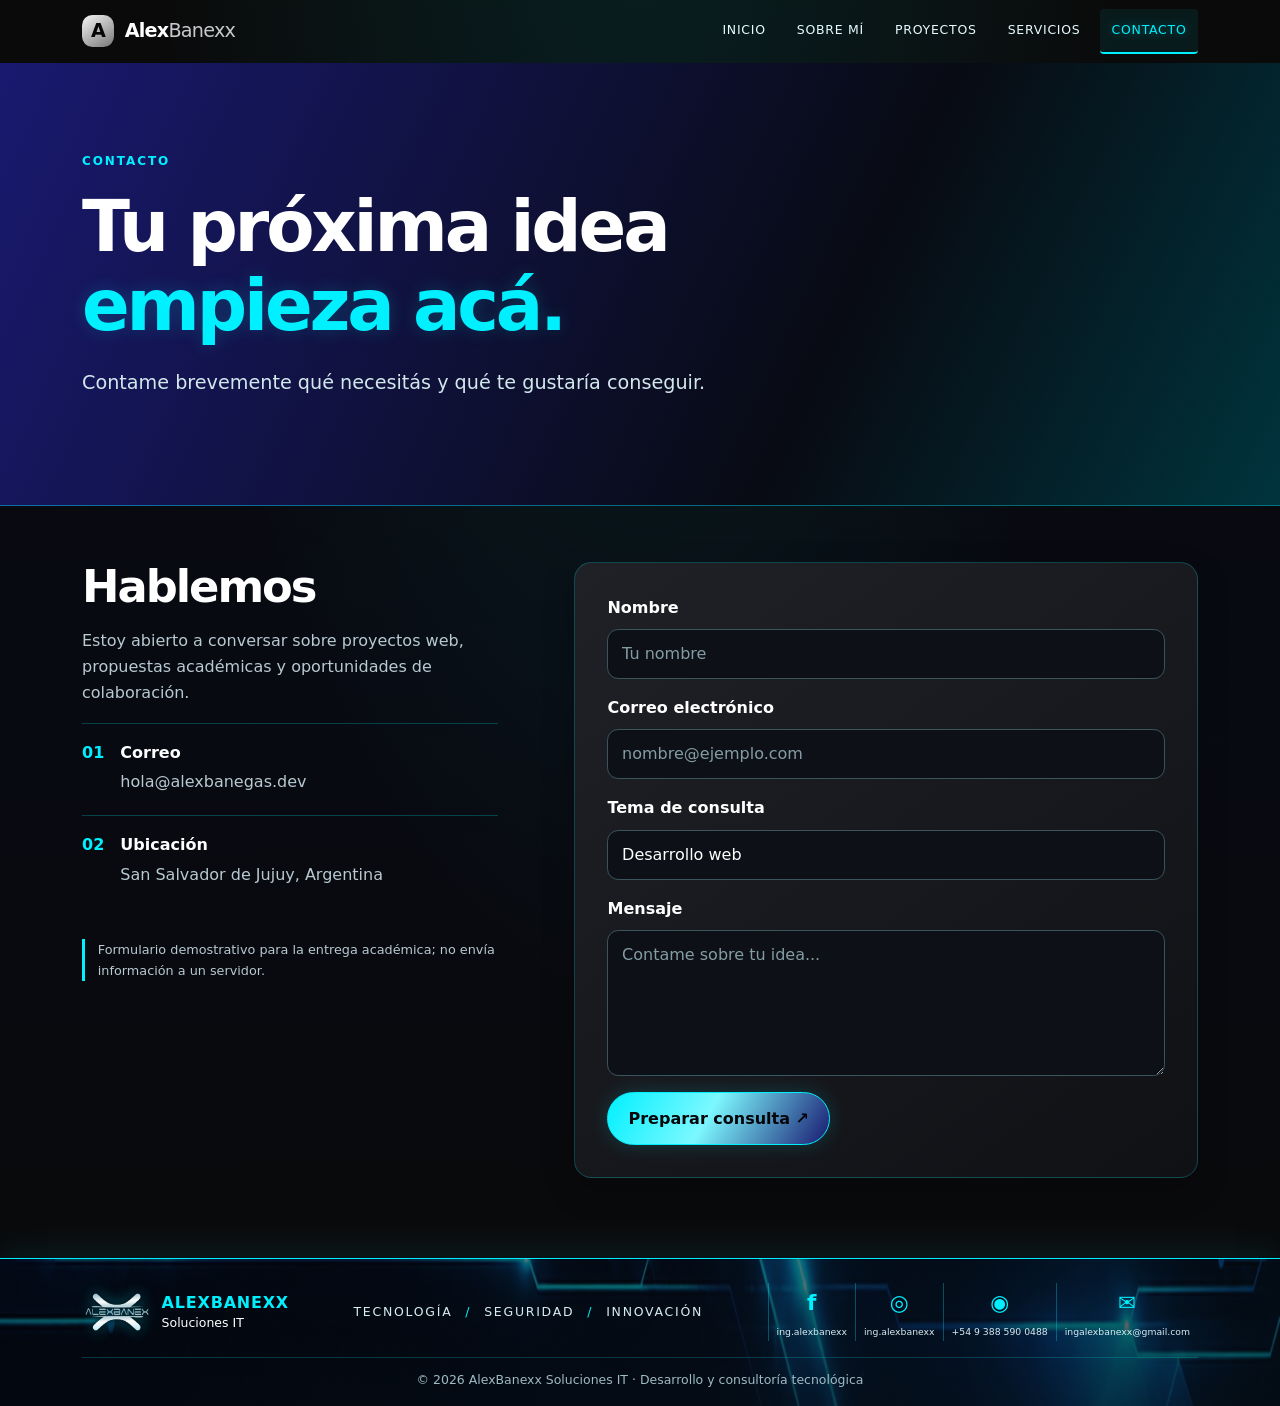
==== pages/contacto.html @ a8747f6a "Preparacion y revision de archivos para generar ramas de modificaciones" ====
<!doctype html>
<html lang="es">
  <head>
    <meta charset="utf-8" />
    <meta name="viewport" content="width=device-width, initial-scale=1" />
    <meta
      name="description"
      content="AlexBanexx Soluciones IT: desarrollo fullstack, datos, inteligencia artificial, infraestructura y ciberseguridad."
    />
    <title>Contacto | AlexBanexx Soluciones IT</title>
    <link
      href="https://cdn.jsdelivr.net/npm/bootstrap@5.3.3/dist/css/bootstrap.min.css"
      rel="stylesheet"
    />
    <link rel="stylesheet" href="../css/styles.css" />
  </head>
  <body>
    <a class="skip-link" href="#contenido">Saltar al contenido</a>
    <nav
      class="navbar navbar-expand-lg navbar-dark site-navbar sticky-top"
      aria-label="Navegación principal"
    >
      <div class="container">
        <a class="navbar-brand brand-mark" href="../index.html"
          ><span class="brand-dot">A</span> Alex<span class="brand-light"
            >Banexx</span
          ></a
        >
        <button
          class="navbar-toggler"
          type="button"
          data-bs-toggle="collapse"
          data-bs-target="#mainNav"
          aria-controls="mainNav"
          aria-expanded="false"
          aria-label="Abrir menú de navegación"
        >
          <span class="navbar-toggler-icon"></span>
        </button>
        <div class="collapse navbar-collapse" id="mainNav">
          <ul class="navbar-nav ms-auto align-items-lg-center gap-lg-2">
            <li class="nav-item">
              <a class="nav-link" href="../index.html">Inicio</a>
            </li>
            <li class="nav-item">
              <a class="nav-link" href="sobre-mi.html">Sobre mí</a>
            </li>
            <li class="nav-item">
              <a class="nav-link" href="proyectos.html">Proyectos</a>
            </li>
            <li class="nav-item">
              <a class="nav-link" href="servicios.html">Servicios</a>
            </li>
            <li class="nav-item">
              <a
                class="nav-link active"
                href="contacto.html"
                aria-current="page"
                >Contacto</a
              >
            </li>
          </ul>
        </div>
      </div>
    </nav>
    <main id="contenido">
      <header class="page-hero">
        <div class="container">
          <p class="eyebrow">CONTACTO</p>
          <h1>Tu próxima idea<br /><span>empieza acá.</span></h1>
          <p class="page-lead">
            Contame brevemente qué necesitás y qué te gustaría conseguir.
          </p>
        </div>
      </header>
      <div class="container page-content">
        <section class="contact-layout">
          <div class="contact-info">
            <h2>Hablemos</h2>
            <p>
              Estoy abierto a conversar sobre proyectos web, propuestas
              académicas y oportunidades de colaboración.
            </p>
            <div class="contact-detail">
              <span>01</span>
              <div>
                <strong>Correo</strong>
                <p>hola@alexbanegas.dev</p>
              </div>
            </div>
            <div class="contact-detail">
              <span>02</span>
              <div>
                <strong>Ubicación</strong>
                <p>San Salvador de Jujuy, Argentina</p>
              </div>
            </div>
            <p class="small-note">
              Formulario demostrativo para la entrega académica; no envía
              información a un servidor.
            </p>
          </div>
          <form class="contact-form" action="#" method="get">
            <div class="mb-3">
              <label class="form-label" for="nombre">Nombre</label
              ><input
                class="form-control"
                type="text"
                id="nombre"
                name="nombre"
                placeholder="Tu nombre"
                required
              />
            </div>
            <div class="mb-3">
              <label class="form-label" for="email">Correo electrónico</label
              ><input
                class="form-control"
                type="email"
                id="email"
                name="email"
                placeholder="nombre@ejemplo.com"
                required
              />
            </div>
            <div class="mb-3">
              <label class="form-label" for="tema">Tema de consulta</label
              ><select class="form-select" id="tema" name="tema">
                <option>Desarrollo web</option>
                <option>Diseño responsive</option>
                <option>Integración de componentes</option>
                <option>Otro</option>
              </select>
            </div>
            <div class="mb-3">
              <label class="form-label" for="mensaje">Mensaje</label
              ><textarea
                class="form-control"
                id="mensaje"
                name="mensaje"
                rows="5"
                placeholder="Contame sobre tu idea..."
                required
              ></textarea>
            </div>
            <button class="btn btn-accent" type="submit">
              Preparar consulta ↗
            </button>
          </form>
        </section>
      </div>
    </main>
    <footer class="site-footer">
      <div class="footer-circuit" aria-hidden="true"></div>
      <div class="container footer-inner">
        <a class="footer-lockup" href="../index.html"
          ><img src="../images/logo-alexbanexx.png" alt="" /><span
            ><strong>AlexBanexx</strong><small>Soluciones IT</small></span
          ></a
        >
        <p class="footer-motto">
          TECNOLOGÍA <i>/</i> SEGURIDAD <i>/</i> INNOVACIÓN
        </p>
        <div class="footer-social" aria-label="Redes sociales y contacto">
          <a
            href="https://www.facebook.com/ing.alexbanexx"
            target="_blank"
            rel="noopener noreferrer"
            aria-label="Facebook"
            >f <small>ing.alexbanexx</small></a
          >
          <a
            href="https://www.instagram.com/ing.alexbanexx/"
            target="_blank"
            rel="noopener noreferrer"
            aria-label="Instagram"
            >◎ <small>ing.alexbanexx</small></a
          >
          <a
            href="https://wa.me/5493885900488"
            target="_blank"
            rel="noopener noreferrer"
            aria-label="WhatsApp"
            >◉ <small>+54 9 388 590 0488</small></a
          >
          <a
            href="mailto:ingalexbanexx@gmail.com"
            aria-label="Correo electrónico"
            >✉ <small>ingalexbanexx@gmail.com</small></a
          >
        </div>
        <p class="footer-copy">
          © 2026 AlexBanexx Soluciones IT · Desarrollo y consultoría tecnológica
        </p>
      </div>
    </footer>
    <script src="https://cdn.jsdelivr.net/npm/bootstrap@5.3.3/dist/js/bootstrap.bundle.min.js"></script>
  </body>
</html>
---- css/styles.css ----
/* Pre-entrega Bootstrap + estados interactivos Bootstrap se usa para navbar y componentes; la grilla editorial se conserva en CSS propio. */
:root {
  --ink: #171717;
  --navy: #050505;
  --slate: #292929;
  --accent: #c7c9cc;
  --paper: #f1f1f1;
  --muted: #626262;
  --line: #d2d2d2;
  --white: #fff;
  --radius: 1.25rem;
}
* {
  box-sizing: border-box;
}
html {
  scroll-behavior: smooth;
}
body {
  margin: 0;
  background: var(--paper);
  color: var(--ink);
  font-family:
    Inter,
    system-ui,
    -apple-system,
    "Segoe UI",
    sans-serif;
  line-height: 1.65;
}
a {
  color: inherit;
  text-decoration: none;
  transition:
    color 0.22s ease,
    background-color 0.22s ease,
    border-color 0.22s ease,
    transform 0.22s ease,
    box-shadow 0.22s ease;
}
button,
.btn,
.nav-link,
.project-card,
.feature-card,
.service-card {
  transition:
    color 0.22s ease,
    background-color 0.22s ease,
    border-color 0.22s ease,
    transform 0.22s ease,
    box-shadow 0.22s ease;
}
a:focus-visible,
button:focus-visible,
.btn:focus-visible,
input:focus-visible,
textarea:focus-visible,
select:focus-visible {
  outline: 3px solid var(--accent) !important;
  outline-offset: 4px;
  box-shadow: 0 0 0 0.2rem rgba(190, 192, 195, 0.35) !important;
}
.skip-link {
  position: absolute;
  top: -60px;
  left: 1rem;
  z-index: 2000;
  padding: 0.65rem 1rem;
  background: var(--white);
  color: var(--navy);
  border-radius: 0.5rem;
}
.skip-link:focus {
  top: 1rem;
}
.site-navbar {
  background: var(--navy);
  padding: 0.8rem 0;
  box-shadow: 0 8px 24px rgba(8, 32, 50, 0.12);
}
.brand-mark {
  font-weight: 800;
  letter-spacing: -0.04em;
  color: #fff !important;
  font-size: 1.2rem;
}
.brand-dot {
  display: inline-grid;
  place-items: center;
  width: 2rem;
  height: 2rem;
  margin-right: 0.3rem;
  background: var(--accent);
  border-radius: 0.65rem;
  color: white;
  font-weight: 900;
}
.brand-light {
  font-weight: 400;
  color: #aebdc8;
}
.site-navbar .nav-link {
  color: #d5dee4;
  padding: 0.55rem 0.85rem !important;
  border-radius: 999px;
  font-size: 0.94rem;
}
.site-navbar .nav-link:hover {
  color: #fff;
  background: rgba(255, 255, 255, 0.1);
  transform: translateY(-1px);
}
.site-navbar .nav-link:active {
  background: var(--accent);
  color: #fff;
  transform: scale(0.97);
}
.site-navbar .nav-link.active {
  color: #fff;
  background: rgba(255, 255, 255, 0.13);
}
.navbar-toggler {
  border-color: rgba(255, 255, 255, 0.45);
}
.hero-grid {
  display: grid;
  grid-template-columns: minmax(0, 1.05fr) minmax(280px, 0.95fr);
  gap: clamp(2rem, 6vw, 6rem);
  align-items: center;
  max-width: 1200px;
  margin: auto;
  padding: clamp(3rem, 7vw, 7rem) 1.5rem 5rem;
}
.eyebrow {
  color: var(--accent);
  font-size: 0.75rem;
  letter-spacing: 0.16em;
  font-weight: 800;
  margin: 0 0 1rem;
}
h1,
h2,
h3 {
  font-weight: 750;
  letter-spacing: -0.045em;
  line-height: 1.12;
  color: var(--navy);
}
h1 {
  font-size: clamp(2.7rem, 5.5vw, 5.2rem);
  margin: 0 0 1.35rem;
}
h1 span {
  color: var(--accent);
}
.hero-lead,
.page-lead {
  font-size: clamp(1.05rem, 1.5vw, 1.25rem);
  color: #53616b;
  max-width: 39rem;
}
.hero-actions {
  display: flex;
  align-items: center;
  gap: 1.5rem;
  flex-wrap: wrap;
  margin: 2rem 0 3rem;
}
.btn {
  border-radius: 999px;
  padding: 0.85rem 1.25rem;
  font-weight: 700;
}
.btn-accent {
  background: var(--accent);
  border: 1px solid var(--accent);
  color: #fff;
}
.btn-accent:hover {
  background: var(--navy);
  border-color: var(--navy);
  color: #fff;
  transform: translateY(-2px);
  box-shadow: 0 10px 22px rgba(8, 32, 50, 0.18);
}
.btn-accent:active {
  transform: translateY(1px) scale(0.98);
  background: #d93d35 !important;
  color: #fff !important;
}
.text-link {
  font-weight: 750;
  border-bottom: 1px solid rgba(23, 37, 47, 0.35);
  padding-bottom: 0.2rem;
}
.text-link:hover {
  color: var(--accent);
  border-color: var(--accent);
}
.text-link:active {
  color: var(--navy);
  transform: scale(0.98);
}
.hero-stats {
  display: flex;
  gap: clamp(1rem, 3vw, 2.4rem);
  border-top: 1px solid var(--line);
  padding-top: 1.3rem;
}
.hero-stats div {
  display: flex;
  gap: 0.65rem;
  align-items: flex-start;
}
.hero-stats strong {
  font-size: 1.1rem;
  color: var(--accent);
}
.hero-stats span {
  font-size: 0.76rem;
  line-height: 1.4;
  color: var(--muted);
}
.hero-art {
  position: relative;
}
.hero-art img {
  width: 100%;
  filter: drop-shadow(0 25px 35px rgba(8, 32, 50, 0.12));
}
.floating-note {
  position: absolute;
  bottom: 8%;
  left: -4%;
  background: white;
  border: 1px solid var(--line);
  border-radius: 1rem;
  padding: 0.8rem 1rem;
  box-shadow: 0 12px 30px rgba(8, 32, 50, 0.1);
  font-size: 0.85rem;
  font-weight: 750;
}
.note-dot {
  display: inline-block;
  width: 0.6rem;
  height: 0.6rem;
  border-radius: 50%;
  background: #a1be02;
  margin-right: 0.5rem;
}
.section-wrap {
  max-width: 1200px;
  margin: 0 auto;
  padding: 4rem 1.5rem;
}
.intro-section {
  border-top: 1px solid var(--line);
}
.section-heading {
  max-width: 690px;
  margin-bottom: 2.4rem;
}
.section-heading h2,
.cta-band h2 {
  font-size: clamp(2rem, 4vw, 3.3rem);
  margin-bottom: 1rem;
}
.section-heading > p:last-child {
  color: var(--muted);
  max-width: 38rem;
}
.feature-grid {
  display: grid;
  grid-template-columns: repeat(3, minmax(0, 1fr));
  gap: 1rem;
}
.feature-card,
.service-card {
  background: #fff;
  border: 1px solid var(--line);
  border-radius: var(--radius);
  padding: 1.6rem;
}
.feature-card:hover,
.service-card:hover {
  transform: translateY(-5px);
  box-shadow: 0 16px 32px rgba(8, 32, 50, 0.09);
  border-color: rgba(252, 79, 70, 0.45);
}
.feature-card:active,
.service-card:active,
.project-card:active {
  transform: scale(0.99);
}
.feature-number {
  font-size: 0.8rem;
  color: var(--accent);
  font-weight: 800;
}
.feature-card h3 {
  font-size: 1.35rem;
  margin: 1.5rem 0 0.7rem;
}
.feature-card p,
.service-card p,
.project-card p {
  color: var(--muted);
  margin-bottom: 0;
}
.gallery-section {
  padding-top: 3rem;
}
.section-heading-row {
  display: flex;
  align-items: end;
  justify-content: space-between;
  gap: 2rem;
  max-width: none;
}
.portfolio-carousel {
  overflow: hidden;
  border-radius: var(--radius);
  background: var(--navy);
  box-shadow: 0 18px 40px rgba(8, 32, 50, 0.13);
}
.carousel-art {
  height: clamp(320px, 48vw, 570px);
  object-fit: cover;
  opacity: 0.72;
}
.carousel-caption {
  left: 8%;
  right: 8%;
  bottom: 12%;
  text-align: left;
  max-width: 600px;
}
.carousel-caption span {
  font-size: 0.72rem;
  letter-spacing: 0.16em;
  font-weight: 800;
  color: #ffaaa4;
}
.carousel-caption h3 {
  font-size: clamp(1.8rem, 4vw, 3.6rem);
  color: #fff;
  margin: 0.7rem 0;
}
.carousel-caption p {
  font-size: 1.05rem;
  color: #f0f3f5;
}
.carousel-indicators [data-bs-target] {
  width: 2rem;
  height: 0.25rem;
  border: 0;
  border-radius: 2rem;
}
.cta-band {
  display: flex;
  justify-content: space-between;
  align-items: center;
  gap: 2rem;
  margin-top: 2rem;
  margin-bottom: 4rem;
  background: var(--navy);
  border-radius: var(--radius);
  color: #fff;
}
.cta-band h2 {
  color: #fff;
  max-width: 700px;
  margin-bottom: 0;
}
.cta-band .eyebrow {
  color: #ffaaa4;
}
.btn-light-outline {
  border: 1px solid rgba(255, 255, 255, 0.65);
  color: #fff;
  white-space: nowrap;
}
.btn-light-outline:hover {
  background: #fff;
  color: var(--navy);
  transform: translateY(-2px);
}
.btn-light-outline:active {
  transform: scale(0.97);
}
.site-footer {
  background: #061925;
  color: #b9c5cc;
  padding: 1.7rem 0;
}
.footer-inner {
  display: flex;
  align-items: center;
  justify-content: space-between;
  gap: 1rem;
  flex-wrap: wrap;
}
.footer-inner p {
  font-size: 0.78rem;
  margin: 0;
}
.footer-brand {
  font-weight: 800;
  color: #fff;
}
.footer-brand span {
  font-weight: 400;
  color: #9aabb5;
}
.page-hero {
  background: var(--navy);
  padding: clamp(3rem, 7vw, 6rem) 0;
  color: #fff;
}
.page-hero h1 {
  color: #fff;
  font-size: clamp(2.6rem, 5.5vw, 4.7rem);
}
.page-hero .page-lead {
  color: #c4d0d7;
  max-width: 650px;
}
.page-content {
  padding-top: 3.5rem;
  padding-bottom: 5rem;
}
.about-layout {
  display: grid;
  grid-template-columns: minmax(0, 0.9fr) minmax(0, 1.1fr);
  gap: clamp(2rem, 6vw, 5rem);
  align-items: center;
}
.about-visual {
  background: #e5e9eb;
  border-radius: var(--radius);
  padding: 1rem;
}
.about-visual img {
  width: 100%;
}
.about-layout h2,
.contact-layout h2,
.process-panel h2 {
  font-size: clamp(2rem, 3.5vw, 3rem);
  margin-bottom: 1rem;
}
.about-layout p {
  color: var(--muted);
}
.check-list {
  padding-left: 1.2rem;
  margin: 1.5rem 0 2rem;
}
.check-list li {
  margin: 0.65rem 0;
  padding-left: 0.3rem;
}
.check-list li::marker {
  color: var(--accent);
}
.projects-grid {
  display: grid;
  grid-template-columns: repeat(3, minmax(0, 1fr));
  gap: 1.2rem;
}
.project-card {
  background: #fff;
  border: 1px solid var(--line);
  border-radius: var(--radius);
  overflow: hidden;
}
.project-card:hover {
  transform: translateY(-6px);
  box-shadow: 0 18px 34px rgba(8, 32, 50, 0.12);
  border-color: rgba(252, 79, 70, 0.5);
}
.project-card > img {
  display: block;
  width: 100%;
  aspect-ratio: 1.45;
  object-fit: cover;
  background: #dfe5e8;
}
.project-card-body {
  padding: 1.35rem;
}
.project-tag {
  font-size: 0.7rem;
  text-transform: uppercase;
  letter-spacing: 0.12em;
  color: var(--accent);
  font-weight: 800;
}
.project-card h2 {
  font-size: 1.4rem;
  margin: 0.7rem 0;
}
.project-card p {
  margin-bottom: 1.2rem;
}
.btn-outline-accent {
  border: 1px solid var(--accent);
  color: var(--accent);
  padding: 0.65rem 1rem;
}
.btn-outline-accent:hover {
  background: var(--accent);
  color: white;
  transform: translateY(-2px);
}
.btn-outline-accent:active {
  transform: scale(0.97);
  background: var(--navy) !important;
}
.custom-modal {
  border: 0;
  border-radius: 1rem;
  overflow: hidden;
}
.custom-modal .modal-header,
.custom-modal .modal-footer {
  border-color: var(--line);
}
.custom-modal .modal-title {
  color: var(--navy);
  font-weight: 800;
}
.services-grid {
  display: grid;
  grid-template-columns: repeat(3, minmax(0, 1fr));
  gap: 1.2rem;
}
.service-icon {
  display: grid;
  place-items: center;
  width: 3.3rem;
  height: 3.3rem;
  border-radius: 1rem;
  background: #fff0ef;
  color: var(--accent);
  font-size: 1.6rem;
  font-weight: 800;
}
.service-card h2 {
  font-size: 1.5rem;
  margin: 1.4rem 0 0.8rem;
}
.service-card p {
  margin-bottom: 1.4rem;
}
.process-panel {
  margin-top: 3rem;
  padding: clamp(1.5rem, 4vw, 3rem);
  background: #e6eaec;
  border-radius: var(--radius);
}
.process-grid {
  display: grid;
  grid-template-columns: repeat(4, minmax(0, 1fr));
  gap: 1rem;
  margin-top: 2rem;
}
.process-grid > div {
  border-top: 2px solid var(--accent);
  padding-top: 1rem;
}
.process-grid strong {
  color: var(--accent);
}
.process-grid h3 {
  font-size: 1.2rem;
  margin: 0.7rem 0;
}
.process-grid p {
  font-size: 0.9rem;
  color: var(--muted);
}
.contact-layout {
  display: grid;
  grid-template-columns: 0.8fr 1.2fr;
  gap: clamp(2rem, 6vw, 5rem);
  align-items: start;
}
.contact-info > p {
  color: var(--muted);
}
.contact-detail {
  display: flex;
  gap: 1rem;
  align-items: flex-start;
  border-top: 1px solid var(--line);
  padding: 1rem 0;
}
.contact-detail > span {
  color: var(--accent);
  font-weight: 800;
}
.contact-detail strong {
  color: var(--navy);
}
.contact-detail p {
  margin: 0.2rem 0;
  color: var(--muted);
}
.small-note {
  font-size: 0.8rem;
  border-left: 3px solid var(--accent);
  padding-left: 0.8rem;
  margin-top: 2rem;
}
.contact-form {
  padding: clamp(1.2rem, 3vw, 2rem);
  background: #fff;
  border: 1px solid var(--line);
  border-radius: var(--radius);
}
.form-label {
  font-weight: 750;
  color: var(--navy);
}
.form-control,
.form-select {
  border-color: #cbd3d8;
  border-radius: 0.7rem;
  padding: 0.75rem 0.85rem;
  background-color: #fbfcfc;
}
.form-control:focus,
.form-select:focus {
  border-color: var(--accent);
}
@media (max-width: 900px) {
  .hero-grid {
    grid-template-columns: 1fr;
    gap: 2rem;
  }
  .hero-art {
    max-width: 650px;
    margin: 0 auto;
  }
  .hero-copy {
    max-width: 760px;
  }
  .projects-grid,
  .services-grid {
    grid-template-columns: repeat(2, minmax(0, 1fr));
  }
  .projects-grid .project-card:last-child {
    grid-column: span 2;
  }
  .about-layout,
  .contact-layout {
    grid-template-columns: 1fr;
  }
  .about-visual {
    max-width: 600px;
  }
  .process-grid {
    grid-template-columns: repeat(2, minmax(0, 1fr));
  }
}
@media (max-width: 600px) {
  .hero-grid {
    padding-top: 3rem;
    padding-bottom: 3rem;
  }
  .hero-stats {
    gap: 0.8rem;
  }
  .hero-stats div {
    display: block;
  }
  .hero-stats span {
    display: block;
    margin-top: 0.3rem;
  }
  .section-wrap {
    padding: 3rem 1.1rem;
  }
  .feature-grid,
  .projects-grid,
  .services-grid {
    grid-template-columns: 1fr;
  }
  .projects-grid .project-card:last-child {
    grid-column: auto;
  }
  .section-heading-row,
  .cta-band {
    align-items: flex-start;
    flex-direction: column;
  }
  .carousel-art {
    height: 390px;
  }
  .carousel-caption {
    bottom: 12%;
    left: 10%;
    right: 10%;
  }
  .carousel-caption p {
    font-size: 0.9rem;
  }
  .footer-inner {
    align-items: flex-start;
    flex-direction: column;
  }
  .page-content {
    padding-top: 2rem;
    padding-bottom: 3rem;
  }
  .process-grid {
    grid-template-columns: 1fr 1fr;
  }
}
@media (prefers-reduced-motion: reduce) {
  html {
    scroll-behavior: auto;
  }
  *,
  *::before,
  *::after {
    transition: none !important;
    animation: none !important;
  }
}

/* Identidad AlexBanexx Soluciones IT */
.brand-dot {
  background: linear-gradient(145deg, #f5f5f5, #777);
  color: #050505;
}
.brand-light {
  color: #c7c9cc;
}
.site-navbar {
  background: rgba(5, 5, 5, 0.97);
}
.btn-accent {
  background: linear-gradient(135deg, #e5e5e5, #929292);
  border-color: #aaa;
  color: #080808;
}
.btn-accent:hover,
.btn-accent:active {
  background: #fff;
  color: #000;
}
.eyebrow,
.service-icon,
.process-grid strong {
  color: #555;
}
.page-hero h1 span {
  color: #777;
}
.service-card {
  border-top: 3px solid #a8a8a8;
}
.about-photo {
  width: 100%;
  height: 100%;
  max-height: 560px;
  object-fit: cover;
  object-position: center 25%;
  border-radius: 1.25rem;
  box-shadow: 0 1.2rem 3rem rgba(0, 0, 0, 0.2);
}
.about-visual {
  overflow: hidden;
  border-radius: 1.25rem;
  background: #111;
}
.category-block {
  margin: 2.5rem 0;
}
.category-title {
  font-size: clamp(1.3rem, 2vw, 1.8rem);
  margin-bottom: 1rem;
  padding-bottom: 0.65rem;
  border-bottom: 1px solid var(--line);
}
.skills-grid {
  display: grid;
  grid-template-columns: repeat(3, minmax(0, 1fr));
  gap: 1rem;
}
.skill-card {
  height: 100%;
  padding: 1.25rem;
  border: 1px solid var(--line);
  border-radius: 1rem;
  background: #fff;
  box-shadow: 0 0.5rem 1.5rem rgba(0, 0, 0, 0.045);
}
.skill-card h3 {
  font-size: 1.05rem;
  margin: 0.2rem 0 0.5rem;
}
.skill-card p {
  font-size: 0.94rem;
  color: var(--muted);
  margin: 0;
}
@media (max-width: 767px) {
  .skills-grid {
    grid-template-columns: 1fr;
  }
  .about-photo {
    max-height: 460px;
  }
}

/* ===== AlexBanexx Soluciones IT · identidad neon futurista ===== */
:root {
  --ink: #f5fdff;
  --navy: #0a0a0a;
  --slate: #2a2a2a;
  --accent: #00f0ff;
  --paper: #0a0a0a;
  --muted: #b7c9d1;
  --line: rgba(0, 240, 255, 0.24);
  --white: #fff;
  --radius: 1.1rem;
  --electric: #00f0ff;
  --midnight: #191970;
}
html,
body {
  background: #0a0a0a;
  color: #f5fdff;
}
body {
  background-image:
    radial-gradient(
      ellipse at 50% -25%,
      rgba(0, 240, 255, 0.11),
      transparent 55%
    ),
    linear-gradient(180deg, #0a0a0a, #080a12 48%, #0a0a0a);
}
a {
  color: #dffcff;
}
a:hover {
  color: var(--electric);
}
.site-header {
  position: relative;
  z-index: 1020;
  background: #070a12;
  background-image:
    linear-gradient(
      110deg,
      rgba(25, 25, 112, 0.92),
      rgba(4, 13, 25, 0.98) 38%,
      rgba(0, 50, 75, 0.88)
    ),
    url("../images/header-circuit.jpg");
  background-size: cover;
  background-position: center;
  border-bottom: 1px solid rgba(0, 240, 255, 0.75);
  box-shadow: 0 7px 30px rgba(0, 240, 255, 0.12);
}
.site-header:before {
  content: "";
  position: absolute;
  inset: 0;
  pointer-events: none;
  background: linear-gradient(
    90deg,
    transparent,
    rgba(0, 240, 255, 0.08),
    transparent
  );
  border-top: 2px solid rgba(0, 240, 255, 0.8);
}
.site-navbar {
  position: relative;
  background: transparent;
  padding: 0.55rem 0;
  box-shadow: none;
}
.header-container {
  padding-left: clamp(1rem, 3vw, 3.2rem);
  padding-right: clamp(1rem, 3vw, 3.2rem);
  gap: 1rem;
}
.brand-lockup {
  display: flex;
  align-items: center;
  gap: 0.7rem;
  margin-right: 1rem;
  white-space: nowrap;
}
.brand-logo {
  display: block;
  width: clamp(58px, 6.2vw, 88px);
  height: clamp(42px, 4.8vw, 64px);
  object-fit: contain;
  filter: drop-shadow(0 0 9px rgba(0, 240, 255, 0.4));
}
.brand-copy {
  display: flex;
  flex-direction: column;
  line-height: 1.02;
  letter-spacing: 0.04em;
}
.brand-copy strong {
  font-size: clamp(0.95rem, 1.5vw, 1.45rem);
  color: #00f0ff;
  text-transform: uppercase;
  text-shadow: 0 0 13px rgba(0, 240, 255, 0.4);
}
.brand-copy span {
  font-size: clamp(0.75rem, 1vw, 1rem);
  color: #fff;
  letter-spacing: 0.09em;
  margin-top: 0.3rem;
}
.nav-main {
  gap: clamp(0.1rem, 0.7vw, 0.7rem);
  align-items: center;
}
.site-navbar .nav-link {
  color: #e7fbff;
  padding: 0.7rem 0.72rem !important;
  border-radius: 0.25rem;
  text-transform: uppercase;
  font-size: 0.78rem;
  letter-spacing: 0.06em;
  border-bottom: 2px solid transparent;
}
.site-navbar .nav-link:hover,
.site-navbar .nav-link.active {
  color: var(--electric);
  background: rgba(0, 240, 255, 0.07);
  border-bottom-color: var(--electric);
  text-shadow: 0 0 12px rgba(0, 240, 255, 0.45);
}
.site-navbar .nav-link:active {
  background: var(--electric);
  color: #000;
}
.navbar-toggler {
  border: 1px solid var(--electric);
  box-shadow: 0 0 12px rgba(0, 240, 255, 0.16);
}
.navbar-toggler:focus {
  box-shadow: 0 0 0 0.2rem rgba(0, 240, 255, 0.22);
}
.header-social {
  display: flex;
  align-items: stretch;
  gap: 0;
  border-left: 1px solid rgba(0, 240, 255, 0.65);
  margin-left: 0.8rem;
}
.header-social a {
  min-width: 58px;
  display: flex;
  flex-direction: column;
  align-items: center;
  justify-content: center;
  gap: 0.15rem;
  padding: 0.2rem 0.65rem;
  border-right: 1px solid rgba(0, 240, 255, 0.23);
  color: var(--electric);
  text-decoration: none;
}
.header-social a span {
  font-size: 1.35rem;
  font-weight: 800;
  line-height: 1.1;
}
.header-social a small {
  font-size: 0.58rem;
  color: #d8f8fc;
  white-space: nowrap;
}
.header-social a:hover {
  background: rgba(0, 240, 255, 0.1);
  text-shadow: 0 0 10px var(--electric);
  transform: translateY(-2px);
}
.skip-link {
  background: var(--electric);
  color: #000;
}
.hero-grid {
  max-width: 1320px;
}
.eyebrow,
.feature-number,
.project-tag {
  color: var(--electric);
}
h1,
h2,
h3 {
  color: #fff;
}
h1 span {
  color: var(--electric);
  text-shadow: 0 0 18px rgba(0, 240, 255, 0.18);
}
.hero-lead,
.page-lead,
.section-heading > p:last-child {
  color: #b7c9d1;
}
.hero-stats {
  border-color: var(--line);
}
.hero-stats strong {
  color: var(--electric);
}
.hero-stats span {
  color: #b7c9d1;
}
.hero-art img {
  filter: drop-shadow(0 0 26px rgba(0, 240, 255, 0.12));
}
.btn-accent {
  background: linear-gradient(120deg, #00f0ff, #7cf8ff 45%, #191970);
  border: 1px solid #00f0ff;
  color: #05070a;
  box-shadow: 0 0 20px rgba(0, 240, 255, 0.18);
}
.btn-accent:hover,
.btn-accent:focus {
  background: #fff;
  border-color: #fff;
  color: #05070a;
  box-shadow: 0 0 22px rgba(0, 240, 255, 0.32);
}
.btn-accent:active {
  background: #00f0ff !important;
  color: #000 !important;
}
.text-link {
  border-color: rgba(0, 240, 255, 0.5);
}
.text-link:hover {
  color: var(--electric);
  border-color: var(--electric);
}
.section-wrap {
  max-width: 1320px;
}
.intro-section {
  border-top-color: var(--line);
}
.feature-card,
.service-card,
.skill-card,
.project-card,
.contact-form {
  background: linear-gradient(145deg, #202126, #101115);
  border: 1px solid rgba(0, 240, 255, 0.22);
  color: #f4fdff;
  box-shadow: 0 12px 32px rgba(0, 0, 0, 0.24);
}
.feature-card:hover,
.service-card:hover,
.project-card:hover,
.skill-card:hover {
  border-color: var(--electric);
  box-shadow: 0 0 26px rgba(0, 240, 255, 0.12);
  background: linear-gradient(145deg, #222a30, #101115);
}
.feature-card p,
.service-card p,
.project-card p,
.skill-card p,
.about-layout p,
.contact-info > p {
  color: #b7c9d1;
}
.feature-card h3,
.service-card h2,
.skill-card h3,
.project-card h2 {
  color: #fff;
}
.portfolio-carousel {
  border: 1px solid rgba(0, 240, 255, 0.5);
  box-shadow: 0 0 30px rgba(0, 240, 255, 0.12);
}
.carousel-caption span {
  color: var(--electric);
}
.carousel-caption {
  background: linear-gradient(90deg, rgba(5, 8, 15, 0.82), transparent);
  padding: 1.2rem;
  border-radius: 0.7rem;
}
.cta-band {
  background: linear-gradient(115deg, #191970, #07111d 58%, #003340);
  border: 1px solid rgba(0, 240, 255, 0.5);
  box-shadow: 0 0 28px rgba(0, 240, 255, 0.1);
}
.cta-band .eyebrow {
  color: var(--electric);
}
.btn-light-outline {
  border-color: var(--electric);
  color: var(--electric);
}
.btn-light-outline:hover {
  background: var(--electric);
  color: #000;
}
.page-hero {
  background: linear-gradient(115deg, #191970, #080b13 65%, #00343d);
  border-bottom: 1px solid rgba(0, 240, 255, 0.4);
}
.page-hero h1 span {
  color: var(--electric);
}
.page-hero .page-lead {
  color: #d3e8ed;
}
.about-visual {
  background: #11151c;
  border: 1px solid rgba(0, 240, 255, 0.4);
  box-shadow: 0 0 28px rgba(0, 240, 255, 0.1);
}
.about-photo {
  box-shadow: 0 0 25px rgba(0, 240, 255, 0.15);
}
.check-list li::marker {
  color: var(--electric);
}
.category-title {
  border-color: var(--line);
}
.service-icon {
  background: rgba(0, 240, 255, 0.09);
  border: 1px solid rgba(0, 240, 255, 0.4);
  color: var(--electric);
}
.process-panel {
  background: linear-gradient(135deg, #191970, #17191f);
  border: 1px solid rgba(0, 240, 255, 0.25);
}
.process-grid > div {
  border-color: var(--electric);
}
.process-grid strong {
  color: var(--electric);
}
.process-grid p {
  color: #c2d0d8;
}
.btn-outline-accent {
  border-color: var(--electric);
  color: var(--electric);
}
.btn-outline-accent:hover {
  background: var(--electric);
  color: #000;
}
.contact-detail {
  border-color: var(--line);
}
.contact-detail > span {
  color: var(--electric);
}
.contact-detail strong {
  color: #fff;
}
.contact-detail p {
  color: #b7c9d1;
}
.small-note {
  border-color: var(--electric);
}
.form-label {
  color: #fff;
}
.form-control,
.form-select {
  background: #0d1017;
  color: #fff;
  border-color: #3b555d;
}
.form-control::placeholder {
  color: #849ca4;
}
.form-control:focus,
.form-select:focus {
  background: #0d1017;
  color: #fff;
  border-color: var(--electric);
  box-shadow: 0 0 0 0.2rem rgba(0, 240, 255, 0.13);
}
.site-footer {
  position: relative;
  overflow: hidden;
  background: linear-gradient(110deg, #050812, #07111d 55%, #06131c);
  color: #d7edf2;
  padding: 1.5rem 0 1rem;
  border-top: 1px solid var(--electric);
  box-shadow: 0 -8px 30px rgba(0, 240, 255, 0.08);
}
.footer-circuit {
  position: absolute;
  inset: 0;
  background-image:
    linear-gradient(rgba(5, 10, 18, 0.15), rgba(5, 10, 18, 0.55)),
    url("../images/footer-circuit.jpg");
  background-size: cover;
  background-position: center;
  opacity: 0.5;
  pointer-events: none;
}
.footer-inner {
  position: relative;
  display: grid;
  grid-template-columns: auto 1fr auto;
  align-items: center;
  gap: 1rem 2rem;
}
.footer-lockup {
  display: flex;
  align-items: center;
  gap: 0.6rem;
  color: #fff;
}
.footer-lockup img {
  width: 70px;
  height: 50px;
  object-fit: contain;
  filter: drop-shadow(0 0 7px rgba(0, 240, 255, 0.35));
}
.footer-lockup span {
  display: flex;
  flex-direction: column;
  line-height: 1.05;
}
.footer-lockup strong {
  font-size: 1rem;
  letter-spacing: 0.05em;
  color: var(--electric);
  text-transform: uppercase;
}
.footer-lockup small {
  font-size: 0.78rem;
  margin-top: 0.25rem;
}
.footer-motto {
  margin: 0;
  text-align: center;
  font-size: 0.75rem;
  letter-spacing: 0.14em;
  white-space: nowrap;
}
.footer-motto i {
  font-style: normal;
  color: var(--electric);
  padding: 0 0.45rem;
}
.footer-social {
  display: flex;
  align-items: stretch;
}
.footer-social a {
  display: flex;
  flex-direction: column;
  align-items: center;
  justify-content: center;
  gap: 0.2rem;
  min-width: 72px;
  padding: 0.1rem 0.5rem;
  border-left: 1px solid rgba(0, 240, 255, 0.3);
  font-size: 1.35rem;
  font-weight: 800;
  color: var(--electric);
}
.footer-social a small {
  font-size: 0.58rem;
  font-weight: 400;
  color: #d7edf2;
  white-space: nowrap;
}
.footer-social a:hover {
  background: rgba(0, 240, 255, 0.1);
  text-shadow: 0 0 10px var(--electric);
}
.footer-copy {
  grid-column: 1/-1;
  text-align: center;
  margin: 0;
  padding-top: 0.75rem;
  border-top: 1px solid rgba(0, 240, 255, 0.2);
  font-size: 0.72rem;
  color: #9ebac3;
}
@media (max-width: 1199px) {
  .header-social {
    border-left: 0;
    border-top: 1px solid rgba(0, 240, 255, 0.3);
    margin: 0.7rem 0 0;
    padding-top: 0.7rem;
    justify-content: flex-start;
  }
  .header-social a {
    min-width: 80px;
  }
  .nav-main {
    align-items: stretch;
  }
  .site-navbar .nav-link {
    padding: 0.65rem 0.4rem !important;
  }
  .footer-inner {
    grid-template-columns: 1fr auto;
  }
  .footer-motto {
    grid-column: 1/-1;
    grid-row: 2;
  }
  .footer-social {
    justify-content: flex-end;
  }
}
@media (max-width: 700px) {
  .brand-logo {
    width: 54px;
    height: 43px;
  }
  .brand-copy strong {
    font-size: 0.92rem;
  }
  .brand-copy span {
    font-size: 0.73rem;
  }
  .header-container {
    padding-left: 1rem;
    padding-right: 1rem;
  }
  .header-social {
    display: grid;
    grid-template-columns: repeat(2, minmax(0, 1fr));
    width: 100%;
  }
  .header-social a {
    flex-direction: row;
    justify-content: flex-start;
    border-bottom: 1px solid rgba(0, 240, 255, 0.18);
    padding: 0.45rem 0.6rem;
  }
  .header-social a span {
    width: 1.6rem;
    text-align: center;
  }
  .header-social a small {
    font-size: 0.68rem;
  }
  .footer-inner {
    grid-template-columns: 1fr;
    justify-items: center;
  }
  .footer-motto {
    grid-column: auto;
    grid-row: auto;
    white-space: normal;
    line-height: 1.8;
  }
  .footer-social {
    display: grid;
    grid-template-columns: repeat(2, minmax(0, 1fr));
    width: 100%;
  }
  .footer-social a {
    border: 1px solid rgba(0, 240, 255, 0.2);
    padding: 0.5rem;
  }
  .footer-social a small {
    white-space: normal;
    text-align: center;
  }
  .footer-copy {
    grid-column: auto;
    width: 100%;
  }
  .page-hero {
    padding: 3rem 0;
  }
  .carousel-caption {
    left: 5%;
    right: 5%;
    bottom: 10%;
    padding: 0.7rem;
  }
  .carousel-caption h3 {
    font-size: 1.7rem;
  }
  .carousel-caption p {
    font-size: 0.85rem;
  }
}
@media (prefers-reduced-motion: reduce) {
  .site-header:before {
    display: none;
  }
}
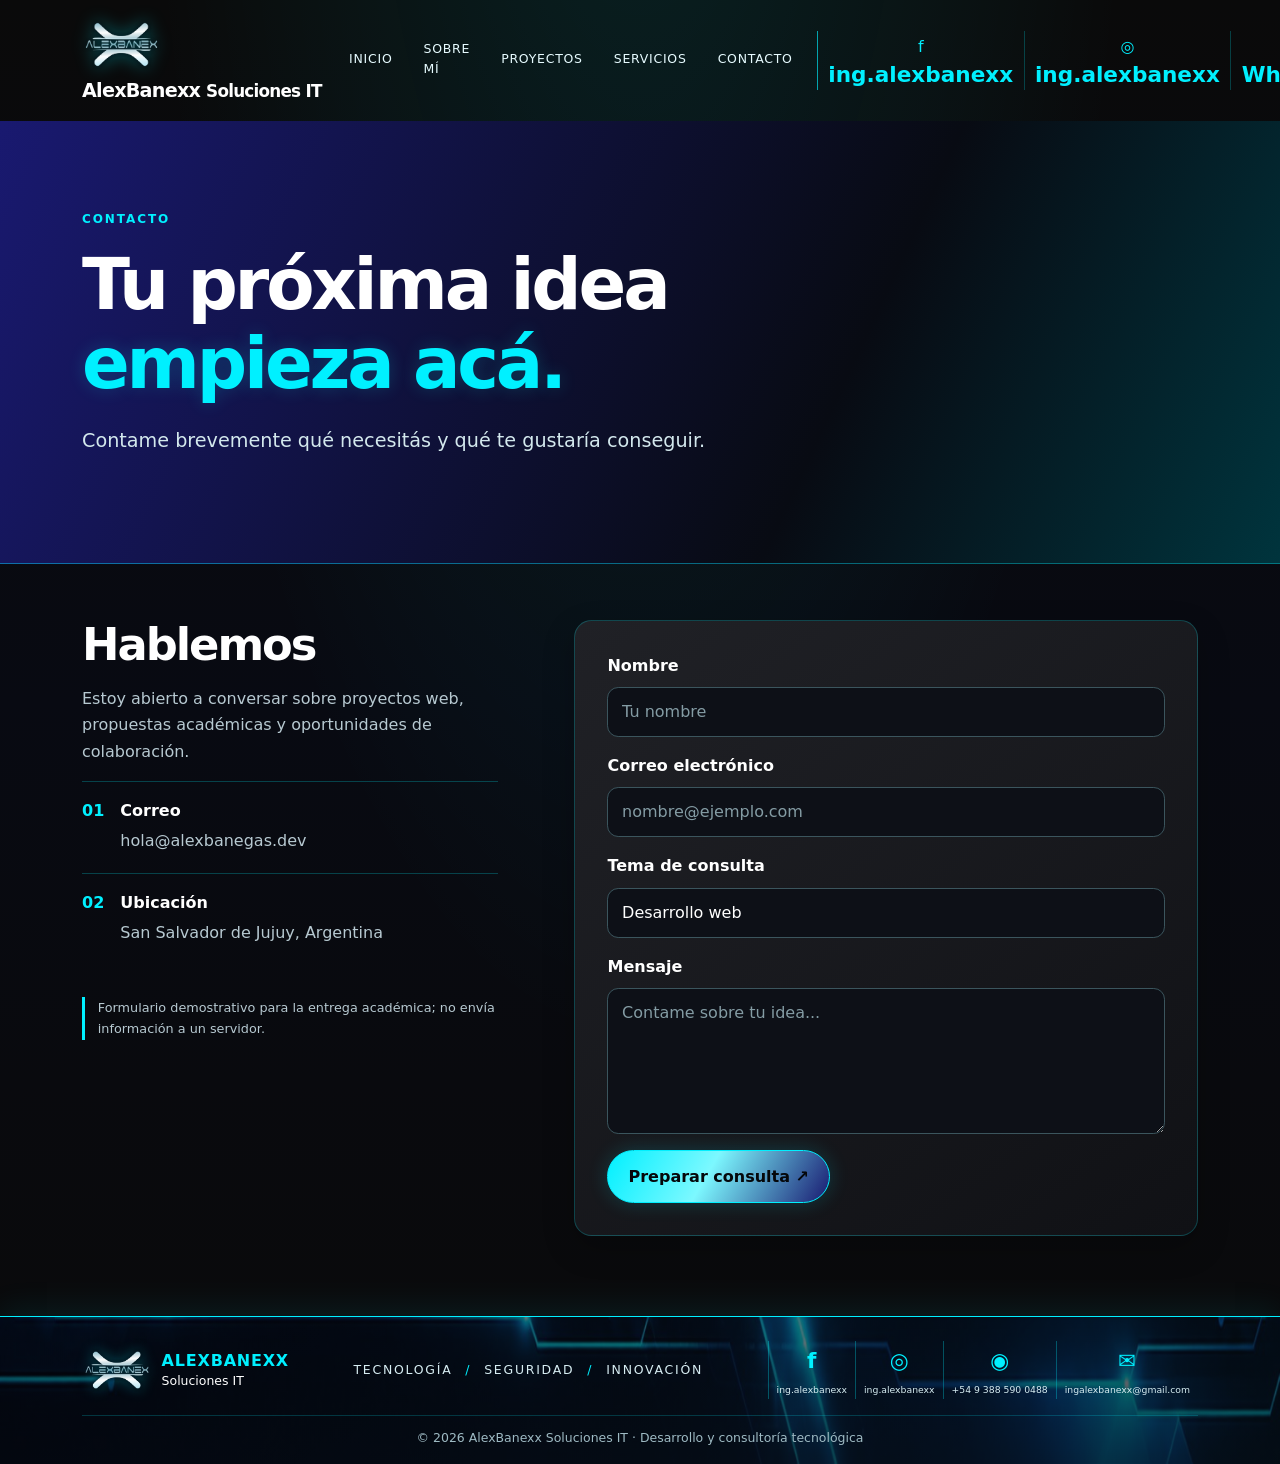
==== commit d5ab712a: "Cambiamos el codigo de NAV en todas las pages igual a Index.htnl" ====
--- a/pages/contacto.html
+++ b/pages/contacto.html
@@ -16,53 +16,100 @@
   </head>
   <body>
     <a class="skip-link" href="#contenido">Saltar al contenido</a>
-    <nav
-      class="navbar navbar-expand-lg navbar-dark site-navbar sticky-top"
-      aria-label="Navegación principal"
+    
+<nav class="navbar navbar-expand-lg navbar-dark site-navbar sticky-top"
+     aria-label="Navegación principal">
+
+  <div class="container">
+
+    <!-- Logo y nombre de la empresa -->
+    <a class="navbar-brand brand-mark" href="../index.html">
+      <img
+        class="brand-logo"
+        src="../images/logo-alexbanexx.png"
+        alt="Logo AlexBanexx"
+      >
+      <span class="brand-title">
+        AlexBanexx
+        <small>Soluciones IT</small>
+      </span>
+    </a>
+
+    <!-- Botón del menú responsive -->
+    <button
+      class="navbar-toggler"
+      type="button"
+      data-bs-toggle="collapse"
+      data-bs-target="#mainNav"
+      aria-controls="mainNav"
+      aria-expanded="false"
+      aria-label="Abrir menú de navegación"
     >
-      <div class="container">
-        <a class="navbar-brand brand-mark" href="../index.html"
-          ><span class="brand-dot">A</span> Alex<span class="brand-light"
-            >Banexx</span
-          ></a
-        >
-        <button
-          class="navbar-toggler"
-          type="button"
-          data-bs-toggle="collapse"
-          data-bs-target="#mainNav"
-          aria-controls="mainNav"
-          aria-expanded="false"
-          aria-label="Abrir menú de navegación"
-        >
-          <span class="navbar-toggler-icon"></span>
-        </button>
-        <div class="collapse navbar-collapse" id="mainNav">
-          <ul class="navbar-nav ms-auto align-items-lg-center gap-lg-2">
-            <li class="nav-item">
-              <a class="nav-link" href="../index.html">Inicio</a>
-            </li>
-            <li class="nav-item">
-              <a class="nav-link" href="sobre-mi.html">Sobre mí</a>
-            </li>
-            <li class="nav-item">
-              <a class="nav-link" href="proyectos.html">Proyectos</a>
-            </li>
-            <li class="nav-item">
-              <a class="nav-link" href="servicios.html">Servicios</a>
-            </li>
-            <li class="nav-item">
-              <a
-                class="nav-link active"
-                href="contacto.html"
-                aria-current="page"
-                >Contacto</a
-              >
-            </li>
-          </ul>
-        </div>
-      </div>
-    </nav>
+      <span class="navbar-toggler-icon"></span>
+    </button>
+
+    <!-- Navegación principal -->
+    <div class="collapse navbar-collapse" id="mainNav">
+      <ul class="navbar-nav ms-auto align-items-lg-center gap-lg-2">
+
+        <li class="nav-item">
+          <a class="nav-link" href="../index.html">Inicio</a>
+        </li>
+
+        <li class="nav-item">
+          <a class="nav-link" href="sobre-mi.html">Sobre mí</a>
+        </li>
+
+        <li class="nav-item">
+          <a class="nav-link" href="proyectos.html">Proyectos</a>
+        </li>
+
+        <li class="nav-item">
+          <a class="nav-link" href="servicios.html">Servicios</a>
+        </li>
+
+        <li class="nav-item">
+          <a class="nav-link" href="contacto.html">Contacto</a>
+        </li>
+
+      </ul>
+    </div>
+
+    <!-- Redes sociales y contacto -->
+    <div class="header-social"
+         aria-label="Redes sociales y contacto">
+
+      <a href="https://www.facebook.com/ing.alexbanexx"
+         aria-label="Facebook"
+         target="_blank"
+         rel="noopener">
+        f<span>ing.alexbanexx</span>
+      </a>
+
+      <a href="https://www.instagram.com/ing.alexbanexx"
+         aria-label="Instagram"
+         target="_blank"
+         rel="noopener">
+        ◎<span>ing.alexbanexx</span>
+      </a>
+
+      <a href="https://wa.me/5493885900488"
+         aria-label="WhatsApp"
+         target="_blank"
+         rel="noopener">
+        ◉<span>WhatsApp</span>
+      </a>
+
+      <a href="mailto:ingalexbanexx@gmail.com"
+         aria-label="Correo electrónico">
+        ✉<span>Email</span>
+      </a>
+
+    </div>
+
+  </div>
+</nav>
+
     <main id="contenido">
       <header class="page-hero">
         <div class="container">
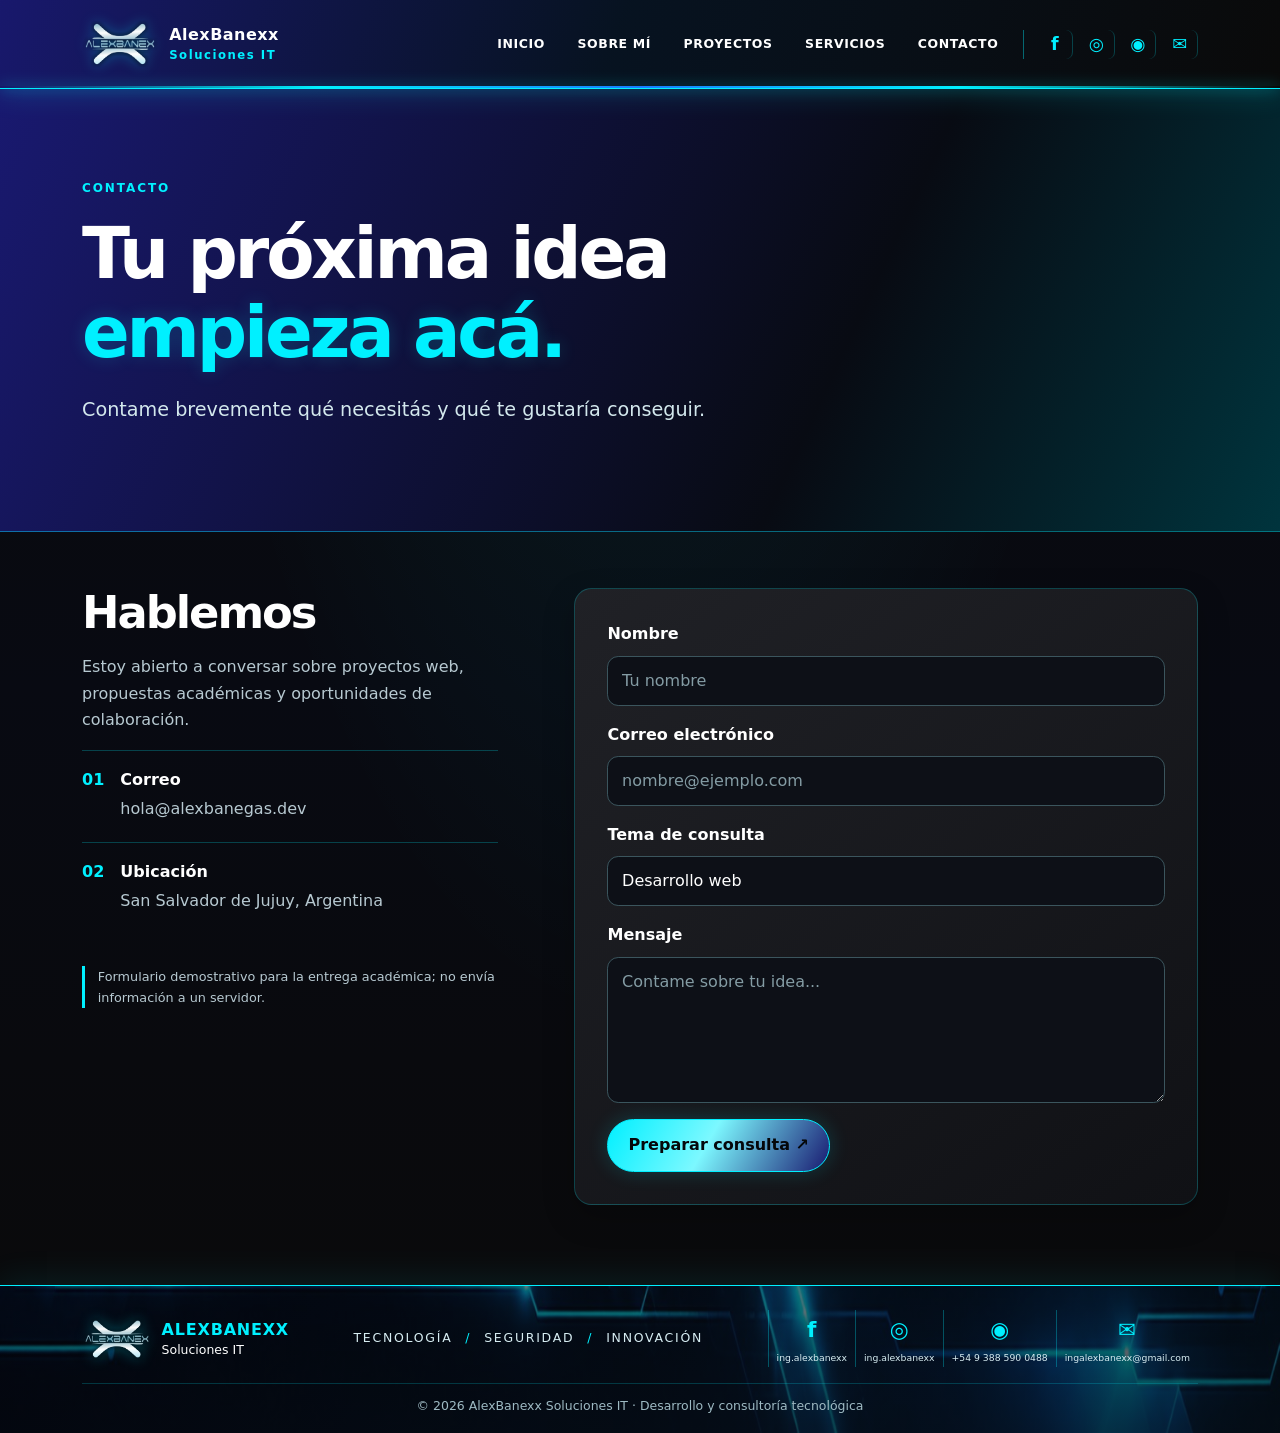
==== commit 552e2c23: "Agregamos al final unas moficiaciones en styles.css para los estilos de la unificacion del Header" ====
--- a/pages/contacto.html
+++ b/pages/contacto.html
@@ -57,19 +57,19 @@
         </li>
 
         <li class="nav-item">
-          <a class="nav-link" href="sobre-mi.html">Sobre mí</a>
-        </li>
-
-        <li class="nav-item">
-          <a class="nav-link" href="proyectos.html">Proyectos</a>
-        </li>
-
-        <li class="nav-item">
-          <a class="nav-link" href="servicios.html">Servicios</a>
-        </li>
-
-        <li class="nav-item">
-          <a class="nav-link" href="contacto.html">Contacto</a>
+          <a class="nav-link" href="./sobre-mi.html">Sobre mí</a>
+        </li>
+
+        <li class="nav-item">
+          <a class="nav-link" href="./proyectos.html">Proyectos</a>
+        </li>
+
+        <li class="nav-item">
+          <a class="nav-link" href="./servicios.html">Servicios</a>
+        </li>
+
+        <li class="nav-item">
+          <a class="nav-link" href="./contacto.html">Contacto</a>
         </li>
 
       </ul>
--- a/css/styles.css
+++ b/css/styles.css
@@ -1412,3 +1412,279 @@
     display: none;
   }
 }
+
+
+/* =========================================
+   HEADER UNIFICADO - ALEXBANEXX SOLUCIONES IT
+   ========================================= */
+
+.site-navbar {
+  position: sticky;
+  top: 0;
+  z-index: 1030;
+  padding: 0.7rem 0;
+
+  background:
+    linear-gradient(
+      110deg,
+      rgba(25, 25, 112, 0.97) 0%,
+      rgba(7, 19, 33, 0.98) 48%,
+      rgba(10, 10, 10, 0.98) 100%
+    );
+
+  border-bottom: 1px solid #00F0FF;
+  box-shadow: 0 5px 26px rgba(0, 240, 255, 0.15);
+  isolation: isolate;
+}
+
+/* Fondo tecnológico */
+.site-navbar::before {
+  content: "";
+  position: absolute;
+  inset: 0;
+  z-index: -1;
+
+  background:
+    url("../images/tech-background.svg")
+    center / cover no-repeat;
+
+  opacity: 0.45;
+  pointer-events: none;
+}
+
+/* Línea inferior de neón */
+.site-navbar::after {
+  content: "";
+  position: absolute;
+  left: 0;
+  right: 0;
+  bottom: 0;
+  height: 2px;
+
+  background: linear-gradient(
+    90deg,
+    transparent,
+    #00F0FF,
+    #187BFF,
+    #00F0FF,
+    transparent
+  );
+
+  box-shadow: 0 0 14px rgba(0, 240, 255, 0.6);
+  pointer-events: none;
+}
+
+/* Marca: logo y nombre */
+.site-navbar .brand-mark {
+  display: inline-flex;
+  align-items: center;
+  gap: 0.7rem;
+
+  margin-right: 1rem;
+  color: #FFFFFF;
+  font-weight: 800;
+  text-decoration: none;
+  white-space: nowrap;
+}
+
+/* Tamaño uniforme del logo */
+.site-navbar .brand-logo {
+  display: block;
+  width: 76px;
+  height: 56px;
+  object-fit: contain;
+
+  filter: drop-shadow(0 0 7px rgba(0, 240, 255, 0.35));
+}
+
+/* Nombre de la empresa */
+.site-navbar .brand-title {
+  color: #FFFFFF;
+  font-size: 1rem;
+  font-weight: 800;
+  line-height: 1.15;
+  letter-spacing: 0.03em;
+}
+
+.site-navbar .brand-title small {
+  display: block;
+  margin-top: 4px;
+
+  color: #00F0FF;
+  font-size: 0.73rem;
+  font-weight: 600;
+  letter-spacing: 0.13em;
+}
+
+/* Enlaces del menú */
+.site-navbar .nav-link {
+  padding: 0.6rem 0.7rem !important;
+
+  color: #FFFFFF;
+  font-size: 0.78rem;
+  font-weight: 600;
+  text-transform: uppercase;
+  letter-spacing: 0.05em;
+
+  border: 1px solid transparent;
+  border-radius: 5px;
+
+  transition:
+    color 0.22s ease,
+    background-color 0.22s ease,
+    border-color 0.22s ease,
+    transform 0.22s ease,
+    box-shadow 0.22s ease;
+}
+
+/* Hover, foco y sección actual */
+.site-navbar .nav-link:hover,
+.site-navbar .nav-link:focus-visible,
+.site-navbar .nav-link.active {
+  color: #00F0FF;
+  background: rgba(0, 240, 255, 0.07);
+  border-bottom-color: #00F0FF;
+  text-shadow: 0 0 10px rgba(0, 240, 255, 0.45);
+}
+
+.site-navbar .nav-link:active {
+  color: #FFFFFF;
+  background: #191970;
+  transform: scale(0.97);
+}
+
+/* Botón hamburguesa */
+.site-navbar .navbar-toggler {
+  padding: 0.4rem 0.6rem;
+  border: 1px solid #00F0FF;
+  box-shadow: none;
+}
+
+.site-navbar .navbar-toggler:focus {
+  box-shadow: 0 0 0 0.2rem rgba(0, 240, 255, 0.25);
+}
+
+/* Icono hamburguesa visible sobre fondo oscuro */
+.site-navbar .navbar-toggler-icon {
+  filter: brightness(0) saturate(100%)
+    invert(78%) sepia(91%) saturate(1200%)
+    hue-rotate(130deg) brightness(105%);
+}
+
+/* Redes sociales */
+.site-navbar .header-social {
+  display: flex;
+  align-items: center;
+  gap: 0.35rem;
+
+  margin-left: 0.8rem;
+  padding-left: 0.8rem;
+  border-left: 1px solid rgba(0, 240, 255, 0.4);
+}
+
+.site-navbar .header-social a {
+  display: flex;
+  flex-direction: column;
+  align-items: center;
+  justify-content: center;
+
+  min-width: 36px;
+  padding: 5px 6px;
+  border-radius: 7px;
+
+  color: #00F0FF;
+  font-size: 1.1rem;
+  font-weight: 800;
+  line-height: 1.1;
+  text-decoration: none;
+
+  transition:
+    color 0.22s ease,
+    background-color 0.22s ease,
+    transform 0.22s ease,
+    box-shadow 0.22s ease;
+}
+
+.site-navbar .header-social a span {
+  display: none;
+}
+
+.site-navbar .header-social a:hover,
+.site-navbar .header-social a:focus-visible {
+  color: #FFFFFF;
+  background: rgba(0, 240, 255, 0.1);
+  box-shadow: 0 0 14px rgba(0, 240, 255, 0.3);
+  transform: translateY(-2px);
+}
+
+/* Tablet y pantallas intermedias */
+@media (max-width: 1199.98px) {
+  .site-navbar .header-social {
+    margin-left: 0.4rem;
+    padding-left: 0.4rem;
+  }
+
+  .site-navbar .brand-logo {
+    width: 66px;
+    height: 50px;
+  }
+
+  .site-navbar .brand-title {
+    font-size: 0.92rem;
+  }
+}
+
+/* Celulares */
+@media (max-width: 991.98px) {
+  .site-navbar .navbar-collapse {
+    padding-top: 0.8rem;
+  }
+
+  .site-navbar .navbar-nav {
+    align-items: stretch !important;
+  }
+
+  .site-navbar .nav-link {
+    padding: 0.7rem 0.8rem !important;
+  }
+
+  .site-navbar .header-social {
+    justify-content: flex-start;
+    margin: 0.8rem 0 0;
+    padding: 0.7rem 0 0;
+    border-left: 0;
+    border-top: 1px solid rgba(0, 240, 255, 0.35);
+  }
+
+  .site-navbar .header-social a {
+    flex-direction: row;
+    gap: 0.4rem;
+  }
+
+  .site-navbar .header-social a span {
+    display: inline;
+    font-size: 0.7rem;
+    font-weight: 400;
+  }
+}
+
+@media (max-width: 480px) {
+  .site-navbar .brand-logo {
+    width: 52px;
+    height: 42px;
+  }
+
+  .site-navbar .brand-mark {
+    gap: 0.45rem;
+    margin-right: 0.4rem;
+  }
+
+  .site-navbar .brand-title {
+    font-size: 0.83rem;
+  }
+
+  .site-navbar .brand-title small {
+    font-size: 0.66rem;
+  }
+}
+
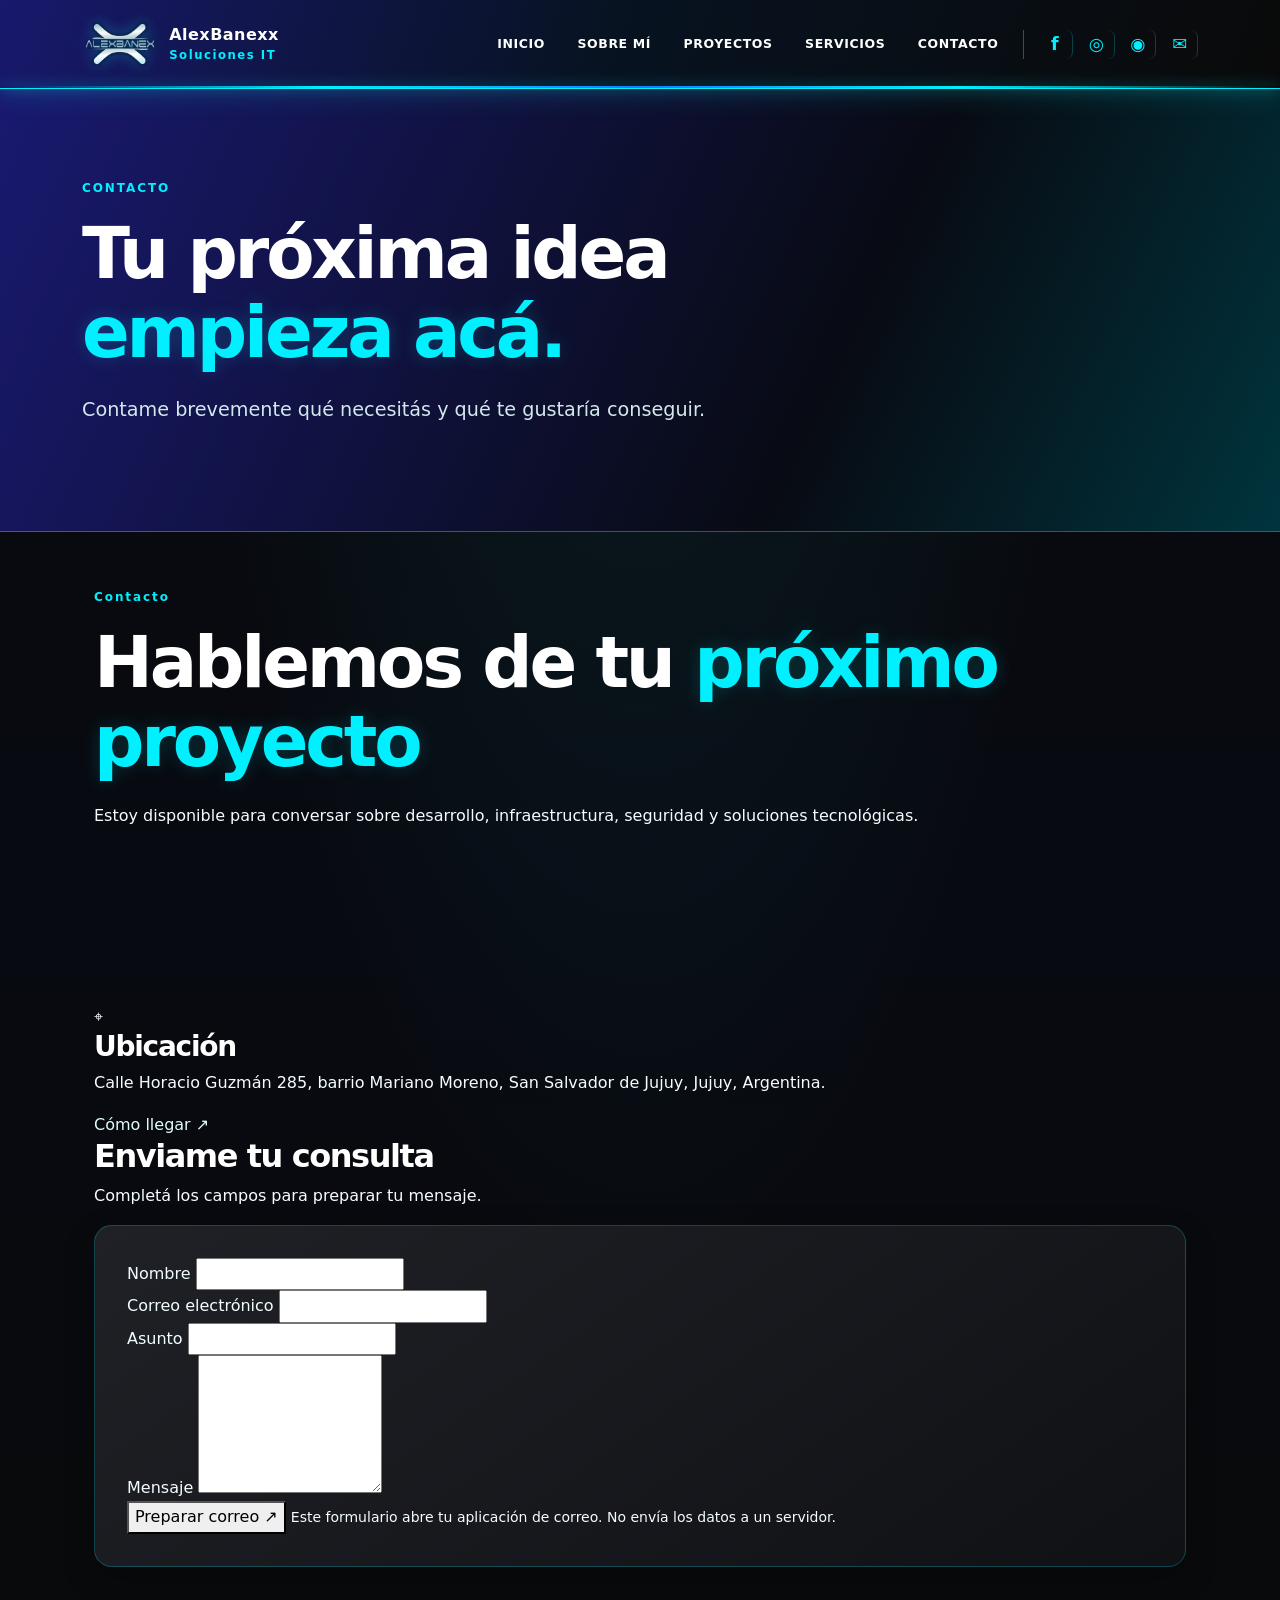
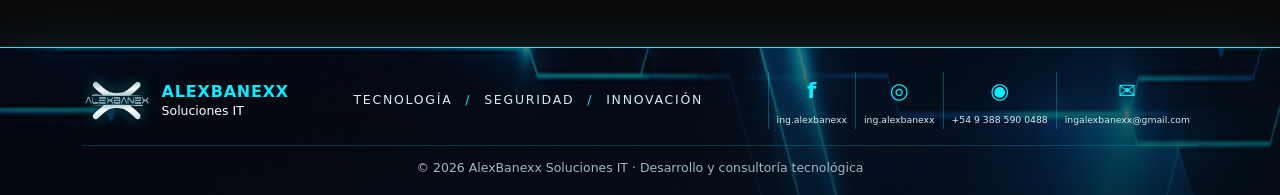
==== commit 3572bb35: "Incluir el mapa de ubicacion en contacto.html en la seccion al final del main al lado del formulario" ====
--- a/pages/contacto.html
+++ b/pages/contacto.html
@@ -16,99 +16,101 @@
   </head>
   <body>
     <a class="skip-link" href="#contenido">Saltar al contenido</a>
-    
-<nav class="navbar navbar-expand-lg navbar-dark site-navbar sticky-top"
-     aria-label="Navegación principal">
-
-  <div class="container">
-
-    <!-- Logo y nombre de la empresa -->
-    <a class="navbar-brand brand-mark" href="../index.html">
-      <img
-        class="brand-logo"
-        src="../images/logo-alexbanexx.png"
-        alt="Logo AlexBanexx"
-      >
-      <span class="brand-title">
-        AlexBanexx
-        <small>Soluciones IT</small>
-      </span>
-    </a>
-
-    <!-- Botón del menú responsive -->
-    <button
-      class="navbar-toggler"
-      type="button"
-      data-bs-toggle="collapse"
-      data-bs-target="#mainNav"
-      aria-controls="mainNav"
-      aria-expanded="false"
-      aria-label="Abrir menú de navegación"
+
+    <nav
+      class="navbar navbar-expand-lg navbar-dark site-navbar sticky-top"
+      aria-label="Navegación principal"
     >
-      <span class="navbar-toggler-icon"></span>
-    </button>
-
-    <!-- Navegación principal -->
-    <div class="collapse navbar-collapse" id="mainNav">
-      <ul class="navbar-nav ms-auto align-items-lg-center gap-lg-2">
-
-        <li class="nav-item">
-          <a class="nav-link" href="../index.html">Inicio</a>
-        </li>
-
-        <li class="nav-item">
-          <a class="nav-link" href="./sobre-mi.html">Sobre mí</a>
-        </li>
-
-        <li class="nav-item">
-          <a class="nav-link" href="./proyectos.html">Proyectos</a>
-        </li>
-
-        <li class="nav-item">
-          <a class="nav-link" href="./servicios.html">Servicios</a>
-        </li>
-
-        <li class="nav-item">
-          <a class="nav-link" href="./contacto.html">Contacto</a>
-        </li>
-
-      </ul>
-    </div>
-
-    <!-- Redes sociales y contacto -->
-    <div class="header-social"
-         aria-label="Redes sociales y contacto">
-
-      <a href="https://www.facebook.com/ing.alexbanexx"
-         aria-label="Facebook"
-         target="_blank"
-         rel="noopener">
-        f<span>ing.alexbanexx</span>
-      </a>
-
-      <a href="https://www.instagram.com/ing.alexbanexx"
-         aria-label="Instagram"
-         target="_blank"
-         rel="noopener">
-        ◎<span>ing.alexbanexx</span>
-      </a>
-
-      <a href="https://wa.me/5493885900488"
-         aria-label="WhatsApp"
-         target="_blank"
-         rel="noopener">
-        ◉<span>WhatsApp</span>
-      </a>
-
-      <a href="mailto:ingalexbanexx@gmail.com"
-         aria-label="Correo electrónico">
-        ✉<span>Email</span>
-      </a>
-
-    </div>
-
-  </div>
-</nav>
+      <div class="container">
+        <!-- Logo y nombre de la empresa -->
+        <a class="navbar-brand brand-mark" href="../index.html">
+          <img
+            class="brand-logo"
+            src="../images/logo-alexbanexx.png"
+            alt="Logo AlexBanexx"
+          />
+          <span class="brand-title">
+            AlexBanexx
+            <small>Soluciones IT</small>
+          </span>
+        </a>
+
+        <!-- Botón del menú responsive -->
+        <button
+          class="navbar-toggler"
+          type="button"
+          data-bs-toggle="collapse"
+          data-bs-target="#mainNav"
+          aria-controls="mainNav"
+          aria-expanded="false"
+          aria-label="Abrir menú de navegación"
+        >
+          <span class="navbar-toggler-icon"></span>
+        </button>
+
+        <!-- Navegación principal -->
+        <div class="collapse navbar-collapse" id="mainNav">
+          <ul class="navbar-nav ms-auto align-items-lg-center gap-lg-2">
+            <li class="nav-item">
+              <a class="nav-link" href="../index.html">Inicio</a>
+            </li>
+
+            <li class="nav-item">
+              <a class="nav-link" href="./sobre-mi.html">Sobre mí</a>
+            </li>
+
+            <li class="nav-item">
+              <a class="nav-link" href="./proyectos.html">Proyectos</a>
+            </li>
+
+            <li class="nav-item">
+              <a class="nav-link" href="./servicios.html">Servicios</a>
+            </li>
+
+            <li class="nav-item">
+              <a class="nav-link" href="./contacto.html">Contacto</a>
+            </li>
+          </ul>
+        </div>
+
+        <!-- Redes sociales y contacto -->
+        <div class="header-social" aria-label="Redes sociales y contacto">
+          <a
+            href="https://www.facebook.com/ing.alexbanexx"
+            aria-label="Facebook"
+            target="_blank"
+            rel="noopener"
+          >
+            f<span>ing.alexbanexx</span>
+          </a>
+
+          <a
+            href="https://www.instagram.com/ing.alexbanexx"
+            aria-label="Instagram"
+            target="_blank"
+            rel="noopener"
+          >
+            ◎<span>ing.alexbanexx</span>
+          </a>
+
+          <a
+            href="https://wa.me/5493885900488"
+            aria-label="WhatsApp"
+            target="_blank"
+            rel="noopener"
+          >
+            ◉<span>WhatsApp</span>
+          </a>
+
+          <a
+            href="mailto:ingalexbanexx@gmail.com"
+            aria-label="Correo electrónico"
+          >
+            ✉<span>Email</span>
+          </a>
+        </div>
+      </div>
+    </nav>
 
     <main id="contenido">
       <header class="page-hero">
@@ -121,79 +123,121 @@
         </div>
       </header>
       <div class="container page-content">
-        <section class="contact-layout">
-          <div class="contact-info">
-            <h2>Hablemos</h2>
-            <p>
-              Estoy abierto a conversar sobre proyectos web, propuestas
-              académicas y oportunidades de colaboración.
-            </p>
-            <div class="contact-detail">
-              <span>01</span>
-              <div>
-                <strong>Correo</strong>
-                <p>hola@alexbanegas.dev</p>
+        <!-- CONTACTO: HABLEMOS -->
+        <section class="section contact-location" id="hablemos">
+          <div class="container">
+            <div class="section-head">
+              <p class="eyebrow">Contacto</p>
+              <h1>
+                Hablemos de tu
+                <span class="gradient-text">próximo proyecto</span>
+              </h1>
+              <p>
+                Estoy disponible para conversar sobre desarrollo,
+                infraestructura, seguridad y soluciones tecnológicas.
+              </p>
+            </div>
+
+            <div class="contact-location__grid">
+              <!-- Mapa a la izquierda -->
+              <div class="map-card">
+                <iframe
+                  title="Mapa de ubicación de AlexBanexx Soluciones IT"
+                  src="https://maps.google.com/maps?q=Calle%20Horacio%20Guzman%20285%2C%20Barrio%20Mariano%20Moreno%2C%20San%20Salvador%20de%20Jujuy%2C%20Jujuy%2C%20Argentina&output=embed"
+                  loading="lazy"
+                  referrerpolicy="no-referrer-when-downgrade"
+                  allowfullscreen
+                >
+                </iframe>
+
+                <div class="map-card__details">
+                  <span class="map-card__icon" aria-hidden="true">⌖</span>
+                  <div>
+                    <h3>Ubicación</h3>
+                    <p>
+                      Calle Horacio Guzmán 285, barrio Mariano Moreno, San
+                      Salvador de Jujuy, Jujuy, Argentina.
+                    </p>
+                  </div>
+                </div>
+
+                <a
+                  class="map-card__link"
+                  href="https://www.google.com/maps/search/?api=1&query=Calle%20Horacio%20Guzman%20285%2C%20Barrio%20Mariano%20Moreno%2C%20San%20Salvador%20de%20Jujuy%2C%20Jujuy%2C%20Argentina"
+                  target="_blank"
+                  rel="noopener noreferrer"
+                >
+                  Cómo llegar ↗
+                </a>
+              </div>
+
+              <!-- Formulario a la derecha -->
+              <div class="contact-form-card">
+                <h2>Enviame tu consulta</h2>
+                <p class="muted">
+                  Completá los campos para preparar tu mensaje.
+                </p>
+
+                <form
+                  class="contact-form"
+                  action="mailto:ingalexbanexx@gmail.com"
+                  method="post"
+                  enctype="text/plain"
+                >
+                  <div class="field">
+                    <label for="contact-nombre">Nombre</label>
+                    <input
+                      id="contact-nombre"
+                      name="Nombre"
+                      type="text"
+                      autocomplete="name"
+                      required
+                    />
+                  </div>
+
+                  <div class="field">
+                    <label for="contact-email">Correo electrónico</label>
+                    <input
+                      id="contact-email"
+                      name="Correo"
+                      type="email"
+                      autocomplete="email"
+                      required
+                    />
+                  </div>
+
+                  <div class="field">
+                    <label for="contact-asunto">Asunto</label>
+                    <input
+                      id="contact-asunto"
+                      name="Asunto"
+                      type="text"
+                      required
+                    />
+                  </div>
+
+                  <div class="field">
+                    <label for="contact-mensaje">Mensaje</label>
+                    <textarea
+                      id="contact-mensaje"
+                      name="Mensaje"
+                      rows="5"
+                      required
+                    ></textarea>
+                  </div>
+
+                  <button class="btn-neon" type="submit">
+                    Preparar correo ↗
+                  </button>
+
+                  <small class="muted">
+                    Este formulario abre tu aplicación de correo. No envía los
+                    datos a un servidor.
+                  </small>
+                </form>
               </div>
             </div>
-            <div class="contact-detail">
-              <span>02</span>
-              <div>
-                <strong>Ubicación</strong>
-                <p>San Salvador de Jujuy, Argentina</p>
-              </div>
-            </div>
-            <p class="small-note">
-              Formulario demostrativo para la entrega académica; no envía
-              información a un servidor.
-            </p>
           </div>
-          <form class="contact-form" action="#" method="get">
-            <div class="mb-3">
-              <label class="form-label" for="nombre">Nombre</label
-              ><input
-                class="form-control"
-                type="text"
-                id="nombre"
-                name="nombre"
-                placeholder="Tu nombre"
-                required
-              />
-            </div>
-            <div class="mb-3">
-              <label class="form-label" for="email">Correo electrónico</label
-              ><input
-                class="form-control"
-                type="email"
-                id="email"
-                name="email"
-                placeholder="nombre@ejemplo.com"
-                required
-              />
-            </div>
-            <div class="mb-3">
-              <label class="form-label" for="tema">Tema de consulta</label
-              ><select class="form-select" id="tema" name="tema">
-                <option>Desarrollo web</option>
-                <option>Diseño responsive</option>
-                <option>Integración de componentes</option>
-                <option>Otro</option>
-              </select>
-            </div>
-            <div class="mb-3">
-              <label class="form-label" for="mensaje">Mensaje</label
-              ><textarea
-                class="form-control"
-                id="mensaje"
-                name="mensaje"
-                rows="5"
-                placeholder="Contame sobre tu idea..."
-                required
-              ></textarea>
-            </div>
-            <button class="btn btn-accent" type="submit">
-              Preparar consulta ↗
-            </button>
-          </form>
         </section>
       </div>
     </main>
